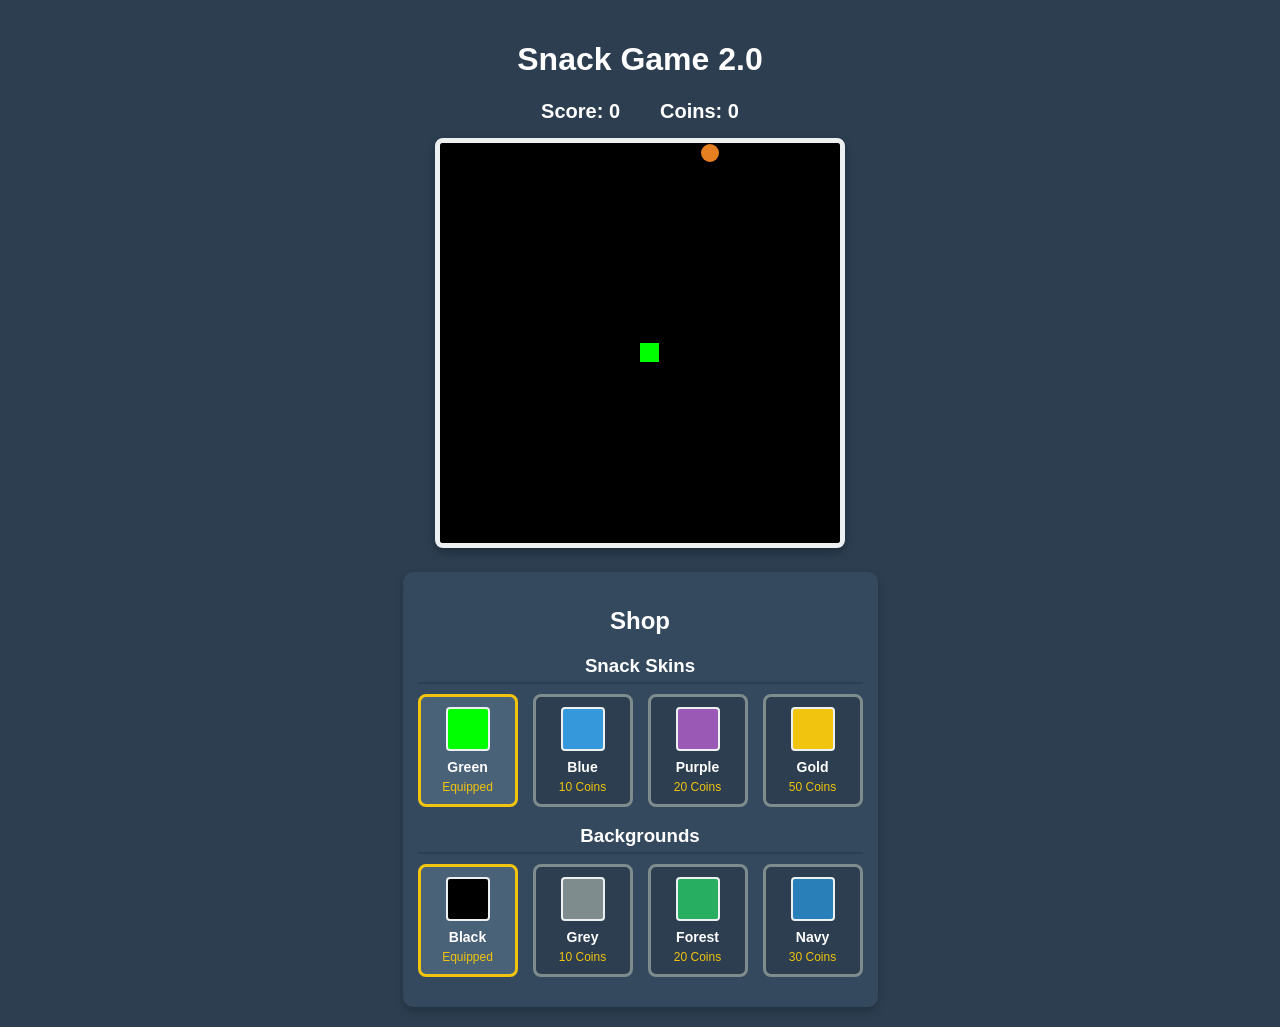
==== index.html @ 44ae69cd "feat: implement Snack Game 2.0 with skin and background shop - Rename and update UI styling for Snac" ====
<!DOCTYPE html>
<html lang="en">
<head>
    <meta charset="UTF-8">
    <meta name="viewport" content="width=device-width, initial-scale=1.0">
    <title>Snack Game 2.0</title>
    <link rel="stylesheet" href="style.css">
</head>
<body>
    <div id="game-container">
        <h1>Snack Game 2.0</h1>
        <div id="score-container">
            <span>Score: <span id="score">0</span></span>
            <span>Coins: <span id="coins">0</span></span>
        </div>
        <div id="canvas-wrapper">
            <canvas id="gameCanvas" width="400" height="400"></canvas>
            <div id="game-over-overlay" style="display: none;">
                <h2>Game Over!</h2>
                <p>Final Score: <span id="final-score">0</span></p>
                <button id="restart-btn">Restart Game</button>
            </div>
        </div>

        <div id="shop-container">
            <h2>Shop</h2>
            <div class="shop-section">
                <h3>Snack Skins</h3>
                <div id="snack-skins" class="shop-items">
                    <!-- Skins will be injected here -->
                </div>
            </div>
            <div class="shop-section">
                <h3>Backgrounds</h3>
                <div id="background-skins" class="shop-items">
                    <!-- Backgrounds will be injected here -->
                </div>
            </div>
        </div>
    </div>
    <script src="script.js"></script>
</body>
</html>
---- style.css ----
body {
    display: flex;
    justify-content: center;
    align-items: center;
    min-height: 100vh;
    margin: 0;
    padding: 20px 0;
    box-sizing: border-box;
    background-color: #2c3e50;
    color: white;
    font-family: 'Segoe UI', Tahoma, Geneva, Verdana, sans-serif;
}

#game-container {
    text-align: center;
    max-width: 600px;
    margin: 0 auto;
}

#score-container {
    display: flex;
    justify-content: center;
    gap: 40px;
    margin-bottom: 15px;
    font-size: 20px;
    font-weight: bold;
}

#canvas-wrapper {
    position: relative;
    display: inline-block;
}

canvas {
    border: 5px solid #ecf0f1;
    display: block;
    margin: 0 auto;
    border-radius: 8px;
    box-shadow: 0 4px 10px rgba(0, 0, 0, 0.3);
}

#game-over-overlay {
    position: absolute;
    top: 0;
    left: 0;
    width: 100%;
    height: 100%;
    background-color: rgba(0, 0, 0, 0.85);
    display: flex;
    flex-direction: column;
    justify-content: center;
    align-items: center;
    color: white;
    border-radius: 8px;
}

#game-over-overlay h2 {
    font-size: 32px;
    margin-bottom: 10px;
    color: #e74c3c;
}

#game-over-overlay p {
    font-size: 20px;
    margin-bottom: 20px;
}

#restart-btn {
    padding: 10px 20px;
    font-size: 16px;
    font-family: 'Segoe UI', Tahoma, Geneva, Verdana, sans-serif;
    font-weight: bold;
    background-color: #2ecc71;
    color: white;
    border: none;
    border-radius: 5px;
    cursor: pointer;
    transition: background-color 0.2s;
}

#restart-btn:hover {
    background-color: #27ae60;
}

#shop-container {
    margin-top: 20px;
    background-color: #34495e;
    padding: 15px;
    border-radius: 10px;
    box-shadow: 0 4px 10px rgba(0, 0, 0, 0.2);
}

.shop-section {
    margin-bottom: 15px;
}

.shop-section h3 {
    margin-bottom: 10px;
    border-bottom: 2px solid #2c3e50;
    padding-bottom: 5px;
}

.shop-items {
    display: flex;
    justify-content: center;
    gap: 15px;
    flex-wrap: wrap;
}

.shop-item {
    background-color: #2c3e50;
    border: 3px solid #7f8c8d;
    border-radius: 8px;
    padding: 10px;
    width: 100px;
    cursor: pointer;
    transition: transform 0.3s;
    box-sizing: border-box;
}

.shop-item:hover {
    transform: translateY(-5px);
}

.shop-item.owned {
    border-color: #2ecc71;
}

.shop-item.equipped {
    border-color: #f1c40f;
    background-color: #4a6278;
}

.skin-preview {
    width: 40px;
    height: 40px;
    margin: 0 auto 8px;
    border: 2px solid #ecf0f1;
    border-radius: 4px;
}

.item-name {
    display: block;
    font-size: 14px;
    font-weight: bold;
    margin-bottom: 5px;
}

.item-price {
    display: block;
    font-size: 12px;
    color: #f1c40f;
}
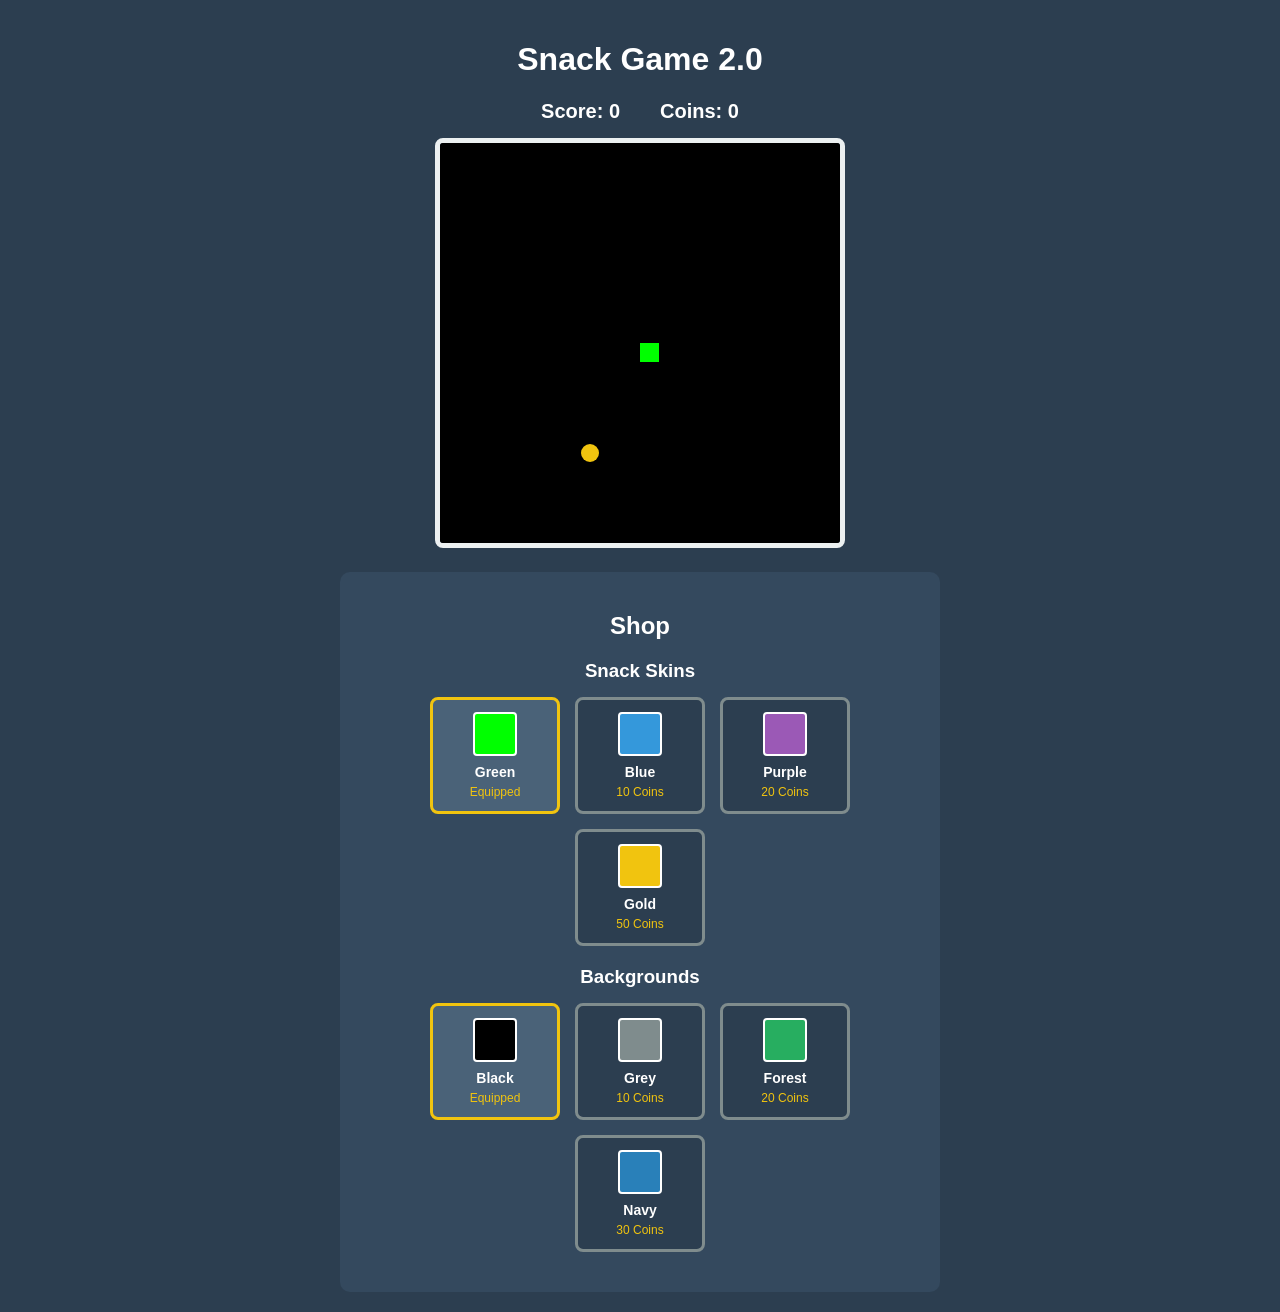
==== commit ea602af8: "Implement Snack Game 2.0 with shop skins and backgrounds - Update HTML structure with canvas wrapper" ====
--- a/index.html
+++ b/index.html
@@ -13,9 +13,10 @@
             <span>Score: <span id="score">0</span></span>
             <span>Coins: <span id="coins">0</span></span>
         </div>
+
         <div id="canvas-wrapper">
             <canvas id="gameCanvas" width="400" height="400"></canvas>
-            <div id="game-over-overlay" style="display: none;">
+            <div id="game-over-overlay">
                 <h2>Game Over!</h2>
                 <p>Final Score: <span id="final-score">0</span></p>
                 <button id="restart-btn">Restart Game</button>
--- a/style.css
+++ b/style.css
@@ -14,6 +14,7 @@
 #game-container {
     text-align: center;
     max-width: 600px;
+    width: 100%;
     margin: 0 auto;
 }
 
@@ -33,10 +34,9 @@
 
 canvas {
     border: 5px solid #ecf0f1;
+    border-radius: 8px;
     display: block;
     margin: 0 auto;
-    border-radius: 8px;
-    box-shadow: 0 4px 10px rgba(0, 0, 0, 0.3);
 }
 
 #game-over-overlay {
@@ -45,33 +45,32 @@
     left: 0;
     width: 100%;
     height: 100%;
-    background-color: rgba(0, 0, 0, 0.85);
-    display: flex;
+    background-color: rgba(0, 0, 0, 0.8);
+    display: none;
     flex-direction: column;
     justify-content: center;
     align-items: center;
-    color: white;
     border-radius: 8px;
+    box-sizing: border-box;
 }
 
 #game-over-overlay h2 {
     font-size: 32px;
-    margin-bottom: 10px;
+    margin: 0 0 10px 0;
     color: #e74c3c;
 }
 
 #game-over-overlay p {
     font-size: 20px;
-    margin-bottom: 20px;
+    margin: 0 0 20px 0;
 }
 
 #restart-btn {
     padding: 10px 20px;
     font-size: 16px;
-    font-family: 'Segoe UI', Tahoma, Geneva, Verdana, sans-serif;
     font-weight: bold;
-    background-color: #2ecc71;
     color: white;
+    background-color: #27ae60;
     border: none;
     border-radius: 5px;
     cursor: pointer;
@@ -79,25 +78,19 @@
 }
 
 #restart-btn:hover {
-    background-color: #27ae60;
+    background-color: #2ea043;
 }
 
 #shop-container {
     margin-top: 20px;
     background-color: #34495e;
-    padding: 15px;
+    padding: 20px;
     border-radius: 10px;
-    box-shadow: 0 4px 10px rgba(0, 0, 0, 0.2);
-}
-
-.shop-section {
-    margin-bottom: 15px;
 }
 
 .shop-section h3 {
-    margin-bottom: 10px;
-    border-bottom: 2px solid #2c3e50;
-    padding-bottom: 5px;
+    margin-top: 10px;
+    margin-bottom: 15px;
 }
 
 .shop-items {
@@ -105,17 +98,17 @@
     justify-content: center;
     gap: 15px;
     flex-wrap: wrap;
+    margin-bottom: 20px;
 }
 
 .shop-item {
     background-color: #2c3e50;
     border: 3px solid #7f8c8d;
     border-radius: 8px;
-    padding: 10px;
+    padding: 12px;
     width: 100px;
     cursor: pointer;
     transition: transform 0.3s;
-    box-sizing: border-box;
 }
 
 .shop-item:hover {
@@ -123,7 +116,7 @@
 }
 
 .shop-item.owned {
-    border-color: #2ecc71;
+    border-color: #27ae60;
 }
 
 .shop-item.equipped {
@@ -135,7 +128,7 @@
     width: 40px;
     height: 40px;
     margin: 0 auto 8px;
-    border: 2px solid #ecf0f1;
+    border: 2px solid #fff;
     border-radius: 4px;
 }
 
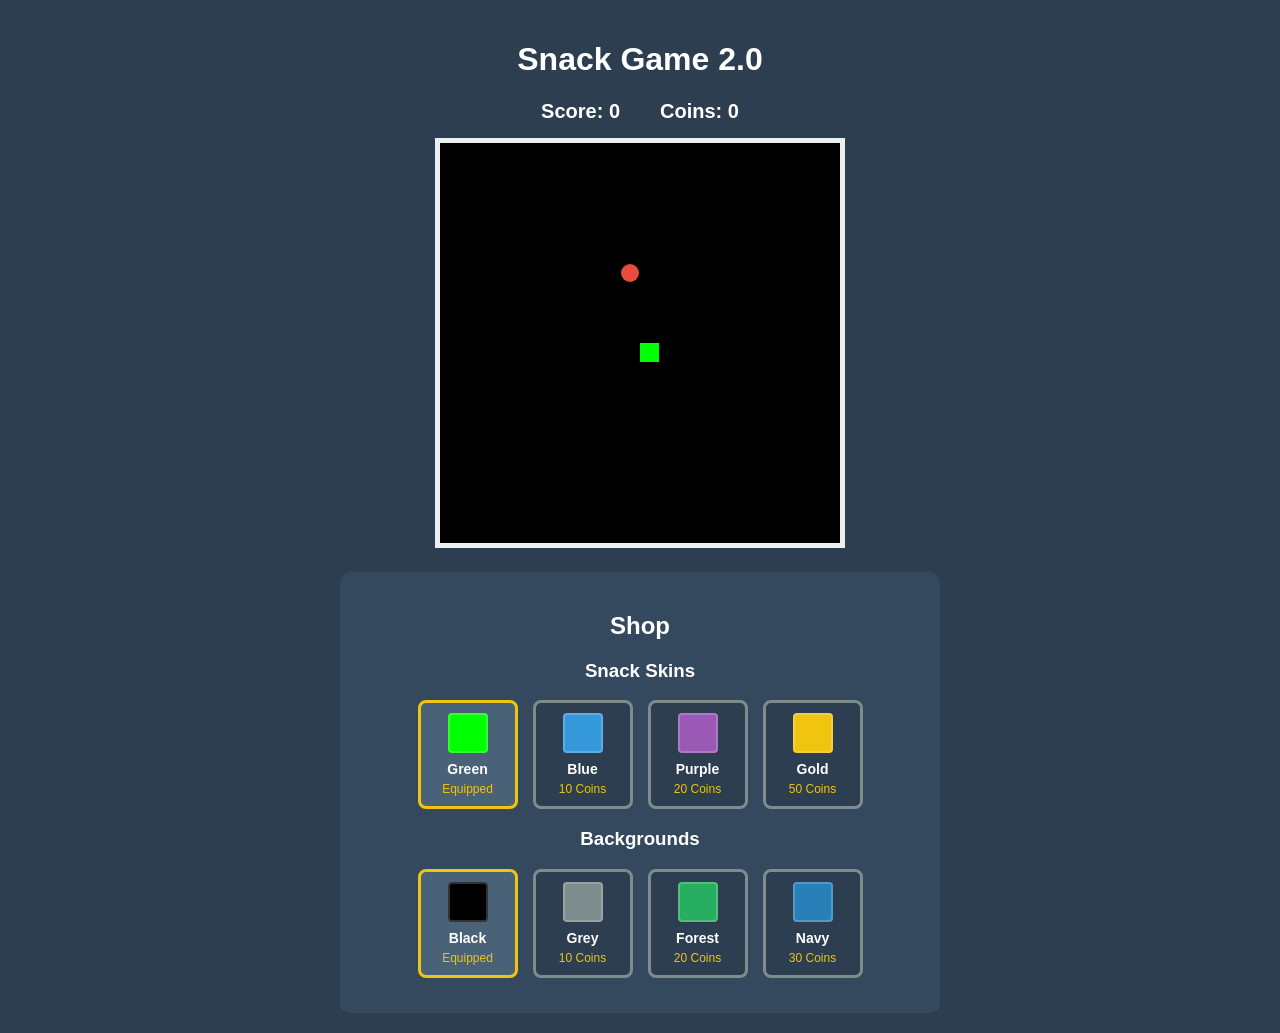
==== commit f4465dc2: "Implement Snack Game 2.0 with skin and background shop Co-authored-by: plopsi200 <197515897+plopsi20" ====
--- a/index.html
+++ b/index.html
@@ -13,13 +13,12 @@
             <span>Score: <span id="score">0</span></span>
             <span>Coins: <span id="coins">0</span></span>
         </div>
-
         <div id="canvas-wrapper">
             <canvas id="gameCanvas" width="400" height="400"></canvas>
             <div id="game-over-overlay">
                 <h2>Game Over!</h2>
                 <p>Final Score: <span id="final-score">0</span></p>
-                <button id="restart-btn">Restart Game</button>
+                <button id="restart-btn">Restart</button>
             </div>
         </div>
 
--- a/style.css
+++ b/style.css
@@ -1,3 +1,7 @@
+* {
+    box-sizing: border-box;
+}
+
 body {
     display: flex;
     justify-content: center;
@@ -5,7 +9,6 @@
     min-height: 100vh;
     margin: 0;
     padding: 20px 0;
-    box-sizing: border-box;
     background-color: #2c3e50;
     color: white;
     font-family: 'Segoe UI', Tahoma, Geneva, Verdana, sans-serif;
@@ -34,9 +37,9 @@
 
 canvas {
     border: 5px solid #ecf0f1;
-    border-radius: 8px;
     display: block;
     margin: 0 auto;
+    background-color: #000;
 }
 
 #game-over-overlay {
@@ -45,31 +48,30 @@
     left: 0;
     width: 100%;
     height: 100%;
-    background-color: rgba(0, 0, 0, 0.8);
+    background: rgba(0, 0, 0, 0.85);
     display: none;
     flex-direction: column;
     justify-content: center;
     align-items: center;
-    border-radius: 8px;
-    box-sizing: border-box;
+    color: #fff;
 }
 
 #game-over-overlay h2 {
     font-size: 32px;
-    margin: 0 0 10px 0;
+    margin-bottom: 10px;
     color: #e74c3c;
 }
 
 #game-over-overlay p {
     font-size: 20px;
-    margin: 0 0 20px 0;
+    margin-bottom: 20px;
 }
 
 #restart-btn {
     padding: 10px 20px;
     font-size: 16px;
     font-weight: bold;
-    color: white;
+    color: #fff;
     background-color: #27ae60;
     border: none;
     border-radius: 5px;
@@ -78,7 +80,7 @@
 }
 
 #restart-btn:hover {
-    background-color: #2ea043;
+    background-color: #2ecc71;
 }
 
 #shop-container {
@@ -88,8 +90,7 @@
     border-radius: 10px;
 }
 
-.shop-section h3 {
-    margin-top: 10px;
+.shop-section {
     margin-bottom: 15px;
 }
 
@@ -98,14 +99,14 @@
     justify-content: center;
     gap: 15px;
     flex-wrap: wrap;
-    margin-bottom: 20px;
+    margin-top: 10px;
 }
 
 .shop-item {
     background-color: #2c3e50;
     border: 3px solid #7f8c8d;
     border-radius: 8px;
-    padding: 12px;
+    padding: 10px;
     width: 100px;
     cursor: pointer;
     transition: transform 0.3s;
@@ -128,7 +129,7 @@
     width: 40px;
     height: 40px;
     margin: 0 auto 8px;
-    border: 2px solid #fff;
+    border: 2px solid rgba(255, 255, 255, 0.2);
     border-radius: 4px;
 }
 
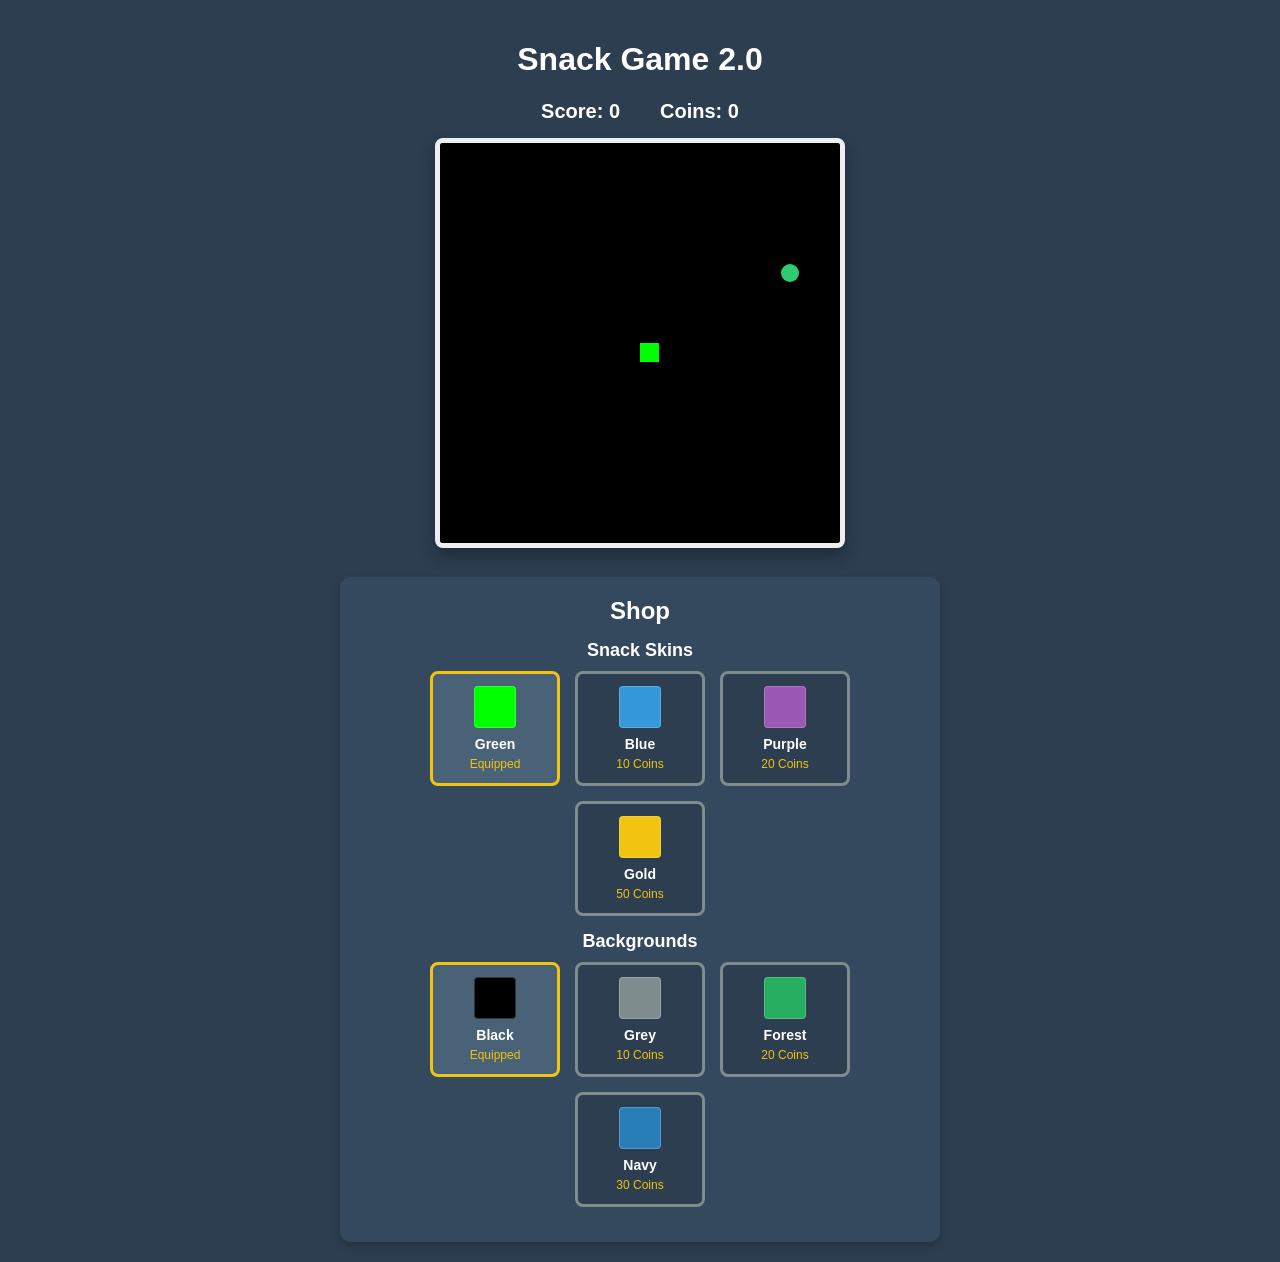
==== commit 63c83250: "Implement Snack Game 2.0 with skin and background shop Co-authored-by: plopsi200 <197515897+plopsi20" ====
--- a/index.html
+++ b/index.html
@@ -15,10 +15,10 @@
         </div>
         <div id="canvas-wrapper">
             <canvas id="gameCanvas" width="400" height="400"></canvas>
-            <div id="game-over-overlay">
+            <div id="game-over-overlay" style="display: none;">
                 <h2>Game Over!</h2>
                 <p>Final Score: <span id="final-score">0</span></p>
-                <button id="restart-btn">Restart</button>
+                <button id="restart-btn">Play Again</button>
             </div>
         </div>
 
--- a/style.css
+++ b/style.css
@@ -1,7 +1,3 @@
-* {
-    box-sizing: border-box;
-}
-
 body {
     display: flex;
     justify-content: center;
@@ -9,6 +5,7 @@
     min-height: 100vh;
     margin: 0;
     padding: 20px 0;
+    box-sizing: border-box;
     background-color: #2c3e50;
     color: white;
     font-family: 'Segoe UI', Tahoma, Geneva, Verdana, sans-serif;
@@ -17,7 +14,6 @@
 #game-container {
     text-align: center;
     max-width: 600px;
-    width: 100%;
     margin: 0 auto;
 }
 
@@ -33,13 +29,14 @@
 #canvas-wrapper {
     position: relative;
     display: inline-block;
+    margin: 0 auto;
 }
 
 canvas {
     border: 5px solid #ecf0f1;
+    border-radius: 8px;
     display: block;
-    margin: 0 auto;
-    background-color: #000;
+    box-shadow: 0 8px 16px rgba(0, 0, 0, 0.3);
 }
 
 #game-over-overlay {
@@ -48,18 +45,19 @@
     left: 0;
     width: 100%;
     height: 100%;
-    background: rgba(0, 0, 0, 0.85);
-    display: none;
+    background-color: rgba(0, 0, 0, 0.85);
+    display: flex;
     flex-direction: column;
     justify-content: center;
     align-items: center;
-    color: #fff;
+    border-radius: 8px;
+    z-index: 10;
 }
 
 #game-over-overlay h2 {
+    margin: 0 0 10px 0;
+    color: #e74c3c;
     font-size: 32px;
-    margin-bottom: 10px;
-    color: #e74c3c;
 }
 
 #game-over-overlay p {
@@ -71,8 +69,8 @@
     padding: 10px 20px;
     font-size: 16px;
     font-weight: bold;
-    color: #fff;
-    background-color: #27ae60;
+    background-color: #2ecc71;
+    color: white;
     border: none;
     border-radius: 5px;
     cursor: pointer;
@@ -80,18 +78,25 @@
 }
 
 #restart-btn:hover {
-    background-color: #2ecc71;
+    background-color: #27ae60;
 }
 
 #shop-container {
-    margin-top: 20px;
+    margin-top: 25px;
     background-color: #34495e;
     padding: 20px;
     border-radius: 10px;
+    box-shadow: 0 4px 8px rgba(0, 0, 0, 0.2);
 }
 
-.shop-section {
+#shop-container h2 {
+    margin-top: 0;
     margin-bottom: 15px;
+}
+
+.shop-section h3 {
+    margin: 15px 0 10px 0;
+    font-size: 18px;
 }
 
 .shop-items {
@@ -99,14 +104,14 @@
     justify-content: center;
     gap: 15px;
     flex-wrap: wrap;
-    margin-top: 10px;
+    margin-bottom: 15px;
 }
 
 .shop-item {
     background-color: #2c3e50;
     border: 3px solid #7f8c8d;
     border-radius: 8px;
-    padding: 10px;
+    padding: 12px;
     width: 100px;
     cursor: pointer;
     transition: transform 0.3s;
@@ -117,7 +122,7 @@
 }
 
 .shop-item.owned {
-    border-color: #27ae60;
+    border-color: #2ecc71;
 }
 
 .shop-item.equipped {
@@ -129,8 +134,8 @@
     width: 40px;
     height: 40px;
     margin: 0 auto 8px;
-    border: 2px solid rgba(255, 255, 255, 0.2);
     border-radius: 4px;
+    border: 1px solid rgba(255, 255, 255, 0.2);
 }
 
 .item-name {
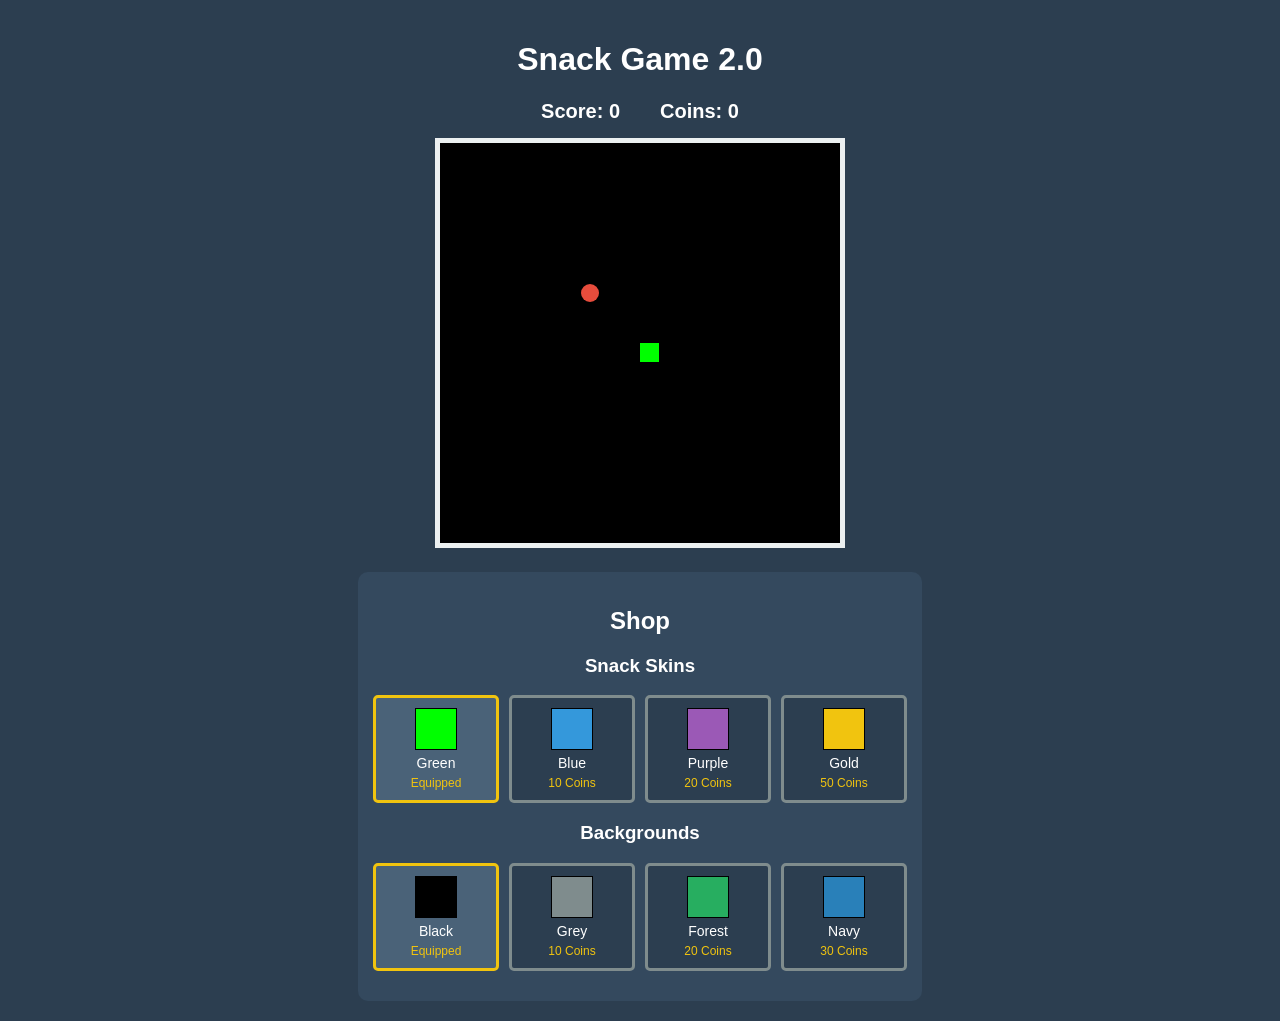
==== commit cc1e85f3: "Implement Snack Game 2.0 with shop skins and backgrounds - Add shop for snack skins (Green, Blue, Pu" ====
--- a/index.html
+++ b/index.html
@@ -15,10 +15,10 @@
         </div>
         <div id="canvas-wrapper">
             <canvas id="gameCanvas" width="400" height="400"></canvas>
-            <div id="game-over-overlay" style="display: none;">
+            <div id="game-over-overlay">
                 <h2>Game Over!</h2>
                 <p>Final Score: <span id="final-score">0</span></p>
-                <button id="restart-btn">Play Again</button>
+                <button id="restart-btn">Restart</button>
             </div>
         </div>
 
--- a/style.css
+++ b/style.css
@@ -3,9 +3,9 @@
     justify-content: center;
     align-items: center;
     min-height: 100vh;
-    margin: 0;
     padding: 20px 0;
     box-sizing: border-box;
+    margin: 0;
     background-color: #2c3e50;
     color: white;
     font-family: 'Segoe UI', Tahoma, Geneva, Verdana, sans-serif;
@@ -17,47 +17,35 @@
     margin: 0 auto;
 }
 
-#score-container {
-    display: flex;
-    justify-content: center;
-    gap: 40px;
-    margin-bottom: 15px;
-    font-size: 20px;
-    font-weight: bold;
-}
-
 #canvas-wrapper {
     position: relative;
     display: inline-block;
-    margin: 0 auto;
 }
 
 canvas {
     border: 5px solid #ecf0f1;
-    border-radius: 8px;
     display: block;
-    box-shadow: 0 8px 16px rgba(0, 0, 0, 0.3);
+    margin: 0 auto;
 }
 
 #game-over-overlay {
+    display: none;
     position: absolute;
     top: 0;
     left: 0;
     width: 100%;
     height: 100%;
-    background-color: rgba(0, 0, 0, 0.85);
-    display: flex;
+    background-color: rgba(0, 0, 0, 0.8);
     flex-direction: column;
     justify-content: center;
     align-items: center;
-    border-radius: 8px;
-    z-index: 10;
+    color: white;
 }
 
 #game-over-overlay h2 {
-    margin: 0 0 10px 0;
+    font-size: 32px;
+    margin-bottom: 10px;
     color: #e74c3c;
-    font-size: 32px;
 }
 
 #game-over-overlay p {
@@ -68,12 +56,12 @@
 #restart-btn {
     padding: 10px 20px;
     font-size: 16px;
-    font-weight: bold;
     background-color: #2ecc71;
     color: white;
     border: none;
     border-radius: 5px;
     cursor: pointer;
+    font-weight: bold;
     transition: background-color 0.2s;
 }
 
@@ -81,28 +69,26 @@
     background-color: #27ae60;
 }
 
-#shop-container {
-    margin-top: 25px;
-    background-color: #34495e;
-    padding: 20px;
-    border-radius: 10px;
-    box-shadow: 0 4px 8px rgba(0, 0, 0, 0.2);
+#score-container {
+    display: flex;
+    justify-content: center;
+    gap: 40px;
+    margin-bottom: 15px;
+    font-size: 20px;
+    font-weight: bold;
 }
 
-#shop-container h2 {
-    margin-top: 0;
-    margin-bottom: 15px;
-}
-
-.shop-section h3 {
-    margin: 15px 0 10px 0;
-    font-size: 18px;
+#shop-container {
+    margin-top: 20px;
+    background-color: #34495e;
+    padding: 15px;
+    border-radius: 10px;
 }
 
 .shop-items {
     display: flex;
     justify-content: center;
-    gap: 15px;
+    gap: 10px;
     flex-wrap: wrap;
     margin-bottom: 15px;
 }
@@ -110,8 +96,8 @@
 .shop-item {
     background-color: #2c3e50;
     border: 3px solid #7f8c8d;
-    border-radius: 8px;
-    padding: 12px;
+    border-radius: 5px;
+    padding: 10px;
     width: 100px;
     cursor: pointer;
     transition: transform 0.3s;
@@ -122,7 +108,7 @@
 }
 
 .shop-item.owned {
-    border-color: #2ecc71;
+    border-color: #27ae60;
 }
 
 .shop-item.equipped {
@@ -133,15 +119,13 @@
 .skin-preview {
     width: 40px;
     height: 40px;
-    margin: 0 auto 8px;
-    border-radius: 4px;
-    border: 1px solid rgba(255, 255, 255, 0.2);
+    margin: 0 auto 5px;
+    border: 1px solid #000;
 }
 
 .item-name {
     display: block;
     font-size: 14px;
-    font-weight: bold;
     margin-bottom: 5px;
 }
 
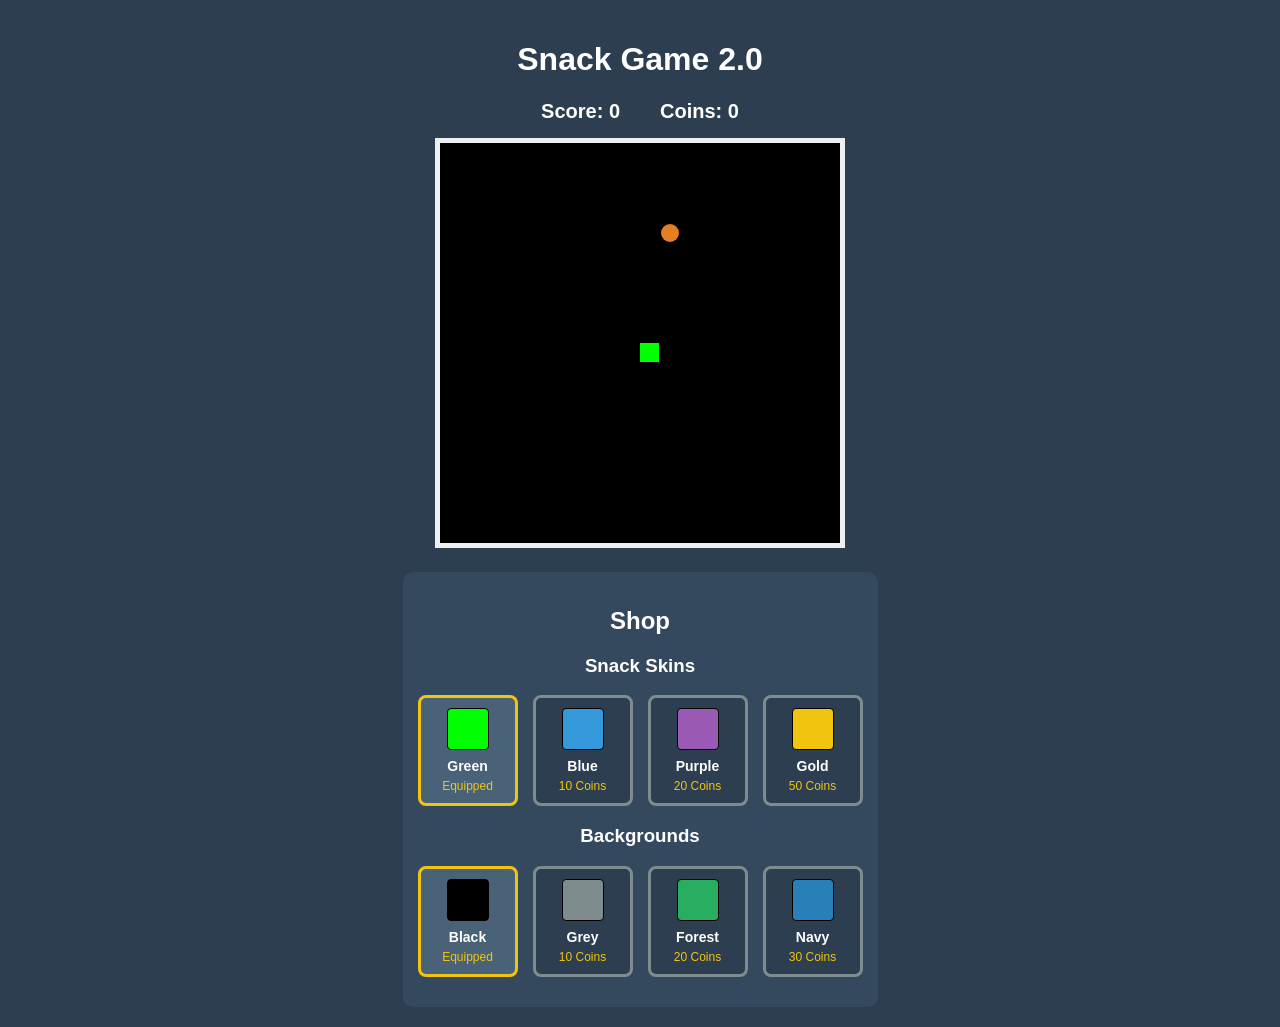
==== commit 37acf521: "Implement Snack Game 2.0 with skins and backgrounds shop Co-authored-by: plopsi200 <197515897+plopsi" ====
--- a/index.html
+++ b/index.html
@@ -13,6 +13,7 @@
             <span>Score: <span id="score">0</span></span>
             <span>Coins: <span id="coins">0</span></span>
         </div>
+
         <div id="canvas-wrapper">
             <canvas id="gameCanvas" width="400" height="400"></canvas>
             <div id="game-over-overlay">
@@ -27,13 +28,13 @@
             <div class="shop-section">
                 <h3>Snack Skins</h3>
                 <div id="snack-skins" class="shop-items">
-                    <!-- Skins will be injected here -->
+                    <!-- Snack skins will be injected here -->
                 </div>
             </div>
             <div class="shop-section">
                 <h3>Backgrounds</h3>
                 <div id="background-skins" class="shop-items">
-                    <!-- Backgrounds will be injected here -->
+                    <!-- Background skins will be injected here -->
                 </div>
             </div>
         </div>
--- a/style.css
+++ b/style.css
@@ -3,9 +3,9 @@
     justify-content: center;
     align-items: center;
     min-height: 100vh;
+    margin: 0;
     padding: 20px 0;
     box-sizing: border-box;
-    margin: 0;
     background-color: #2c3e50;
     color: white;
     font-family: 'Segoe UI', Tahoma, Geneva, Verdana, sans-serif;
@@ -20,6 +20,7 @@
 #canvas-wrapper {
     position: relative;
     display: inline-block;
+    margin: 0 auto;
 }
 
 canvas {
@@ -35,11 +36,12 @@
     left: 0;
     width: 100%;
     height: 100%;
-    background-color: rgba(0, 0, 0, 0.8);
+    background-color: rgba(0, 0, 0, 0.85);
     flex-direction: column;
     justify-content: center;
     align-items: center;
-    color: white;
+    box-sizing: border-box;
+    border: 5px solid transparent;
 }
 
 #game-over-overlay h2 {
@@ -54,19 +56,20 @@
 }
 
 #restart-btn {
-    padding: 10px 20px;
-    font-size: 16px;
     background-color: #2ecc71;
     color: white;
     border: none;
+    padding: 10px 20px;
+    font-size: 16px;
+    font-weight: bold;
     border-radius: 5px;
     cursor: pointer;
-    font-weight: bold;
-    transition: background-color 0.2s;
+    transition: background-color 0.2s, transform 0.2s;
 }
 
 #restart-btn:hover {
     background-color: #27ae60;
+    transform: scale(1.05);
 }
 
 #score-container {
@@ -88,7 +91,7 @@
 .shop-items {
     display: flex;
     justify-content: center;
-    gap: 10px;
+    gap: 15px;
     flex-wrap: wrap;
     margin-bottom: 15px;
 }
@@ -96,10 +99,11 @@
 .shop-item {
     background-color: #2c3e50;
     border: 3px solid #7f8c8d;
-    border-radius: 5px;
+    border-radius: 8px;
     padding: 10px;
     width: 100px;
     cursor: pointer;
+    box-sizing: border-box;
     transition: transform 0.3s;
 }
 
@@ -119,13 +123,15 @@
 .skin-preview {
     width: 40px;
     height: 40px;
-    margin: 0 auto 5px;
+    margin: 0 auto 8px;
     border: 1px solid #000;
+    border-radius: 4px;
 }
 
 .item-name {
     display: block;
     font-size: 14px;
+    font-weight: bold;
     margin-bottom: 5px;
 }
 
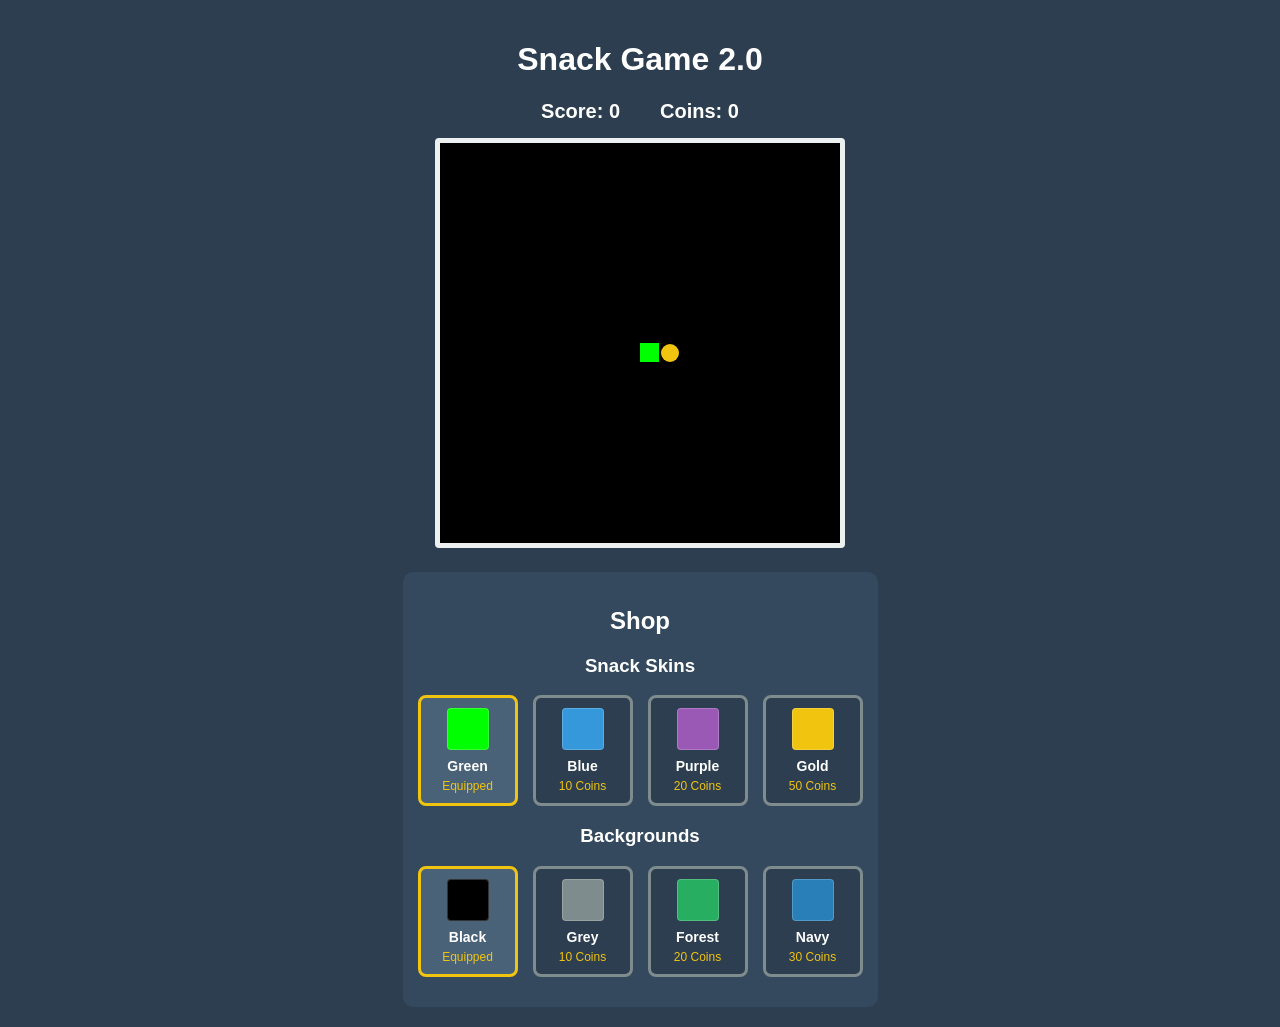
==== commit 88232108: "Implement Snack Game 2.0 with skin and background shop Co-authored-by: plopsi200 <197515897+plopsi20" ====
--- a/index.html
+++ b/index.html
@@ -13,7 +13,6 @@
             <span>Score: <span id="score">0</span></span>
             <span>Coins: <span id="coins">0</span></span>
         </div>
-
         <div id="canvas-wrapper">
             <canvas id="gameCanvas" width="400" height="400"></canvas>
             <div id="game-over-overlay">
@@ -28,13 +27,13 @@
             <div class="shop-section">
                 <h3>Snack Skins</h3>
                 <div id="snack-skins" class="shop-items">
-                    <!-- Snack skins will be injected here -->
+                    <!-- Skins will be injected here -->
                 </div>
             </div>
             <div class="shop-section">
                 <h3>Backgrounds</h3>
                 <div id="background-skins" class="shop-items">
-                    <!-- Background skins will be injected here -->
+                    <!-- Backgrounds will be injected here -->
                 </div>
             </div>
         </div>
--- a/style.css
+++ b/style.css
@@ -17,16 +17,25 @@
     margin: 0 auto;
 }
 
+#score-container {
+    display: flex;
+    justify-content: center;
+    gap: 40px;
+    margin-bottom: 15px;
+    font-size: 20px;
+    font-weight: bold;
+}
+
 #canvas-wrapper {
     position: relative;
     display: inline-block;
-    margin: 0 auto;
 }
 
 canvas {
     border: 5px solid #ecf0f1;
     display: block;
     margin: 0 auto;
+    border-radius: 4px;
 }
 
 #game-over-overlay {
@@ -36,35 +45,35 @@
     left: 0;
     width: 100%;
     height: 100%;
-    background-color: rgba(0, 0, 0, 0.85);
+    background-color: rgba(0, 0, 0, 0.8);
     flex-direction: column;
     justify-content: center;
     align-items: center;
+    border-radius: 4px;
     box-sizing: border-box;
-    border: 5px solid transparent;
 }
 
 #game-over-overlay h2 {
     font-size: 32px;
-    margin-bottom: 10px;
+    margin: 0 0 10px 0;
     color: #e74c3c;
 }
 
 #game-over-overlay p {
     font-size: 20px;
-    margin-bottom: 20px;
+    margin: 0 0 20px 0;
 }
 
 #restart-btn {
     background-color: #2ecc71;
     color: white;
     border: none;
-    padding: 10px 20px;
+    padding: 10px 24px;
     font-size: 16px;
     font-weight: bold;
     border-radius: 5px;
     cursor: pointer;
-    transition: background-color 0.2s, transform 0.2s;
+    transition: background-color 0.2s, transform 0.1s;
 }
 
 #restart-btn:hover {
@@ -72,13 +81,8 @@
     transform: scale(1.05);
 }
 
-#score-container {
-    display: flex;
-    justify-content: center;
-    gap: 40px;
-    margin-bottom: 15px;
-    font-size: 20px;
-    font-weight: bold;
+#restart-btn:active {
+    transform: scale(0.95);
 }
 
 #shop-container {
@@ -103,8 +107,8 @@
     padding: 10px;
     width: 100px;
     cursor: pointer;
+    transition: transform 0.3s ease;
     box-sizing: border-box;
-    transition: transform 0.3s;
 }
 
 .shop-item:hover {
@@ -124,7 +128,7 @@
     width: 40px;
     height: 40px;
     margin: 0 auto 8px;
-    border: 1px solid #000;
+    border: 1px solid rgba(255, 255, 255, 0.2);
     border-radius: 4px;
 }
 
@@ -139,4 +143,5 @@
     display: block;
     font-size: 12px;
     color: #f1c40f;
+    font-weight: 500;
 }
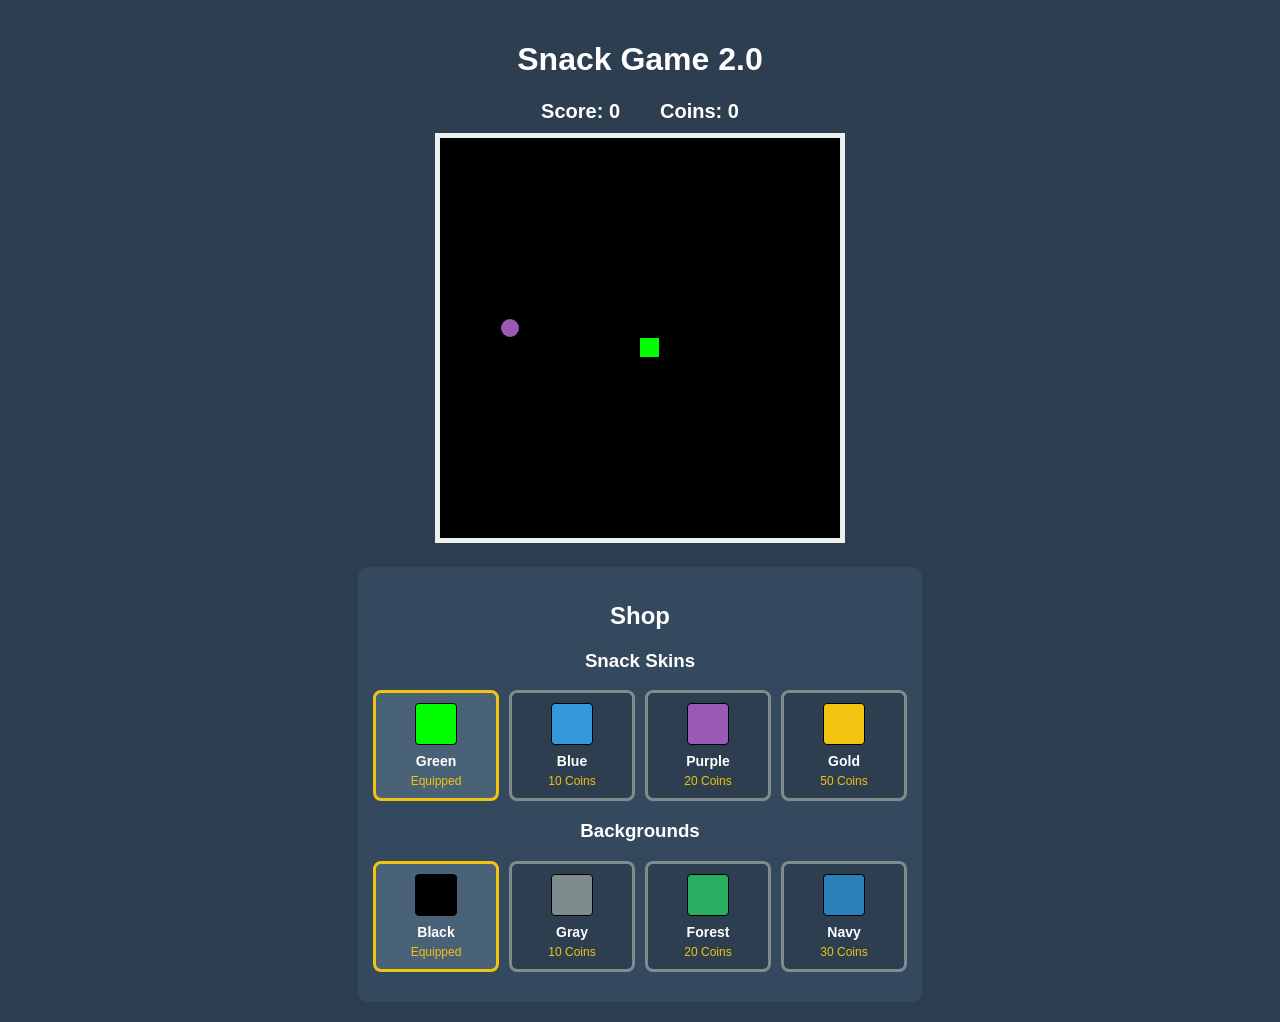
==== commit e16494fc: "Add shop with snack and background skins Co-authored-by: plopsi200 <197515897+plopsi200@users.norepl" ====
--- a/index.html
+++ b/index.html
@@ -17,7 +17,7 @@
             <canvas id="gameCanvas" width="400" height="400"></canvas>
             <div id="game-over-overlay">
                 <h2>Game Over!</h2>
-                <p>Final Score: <span id="final-score">0</span></p>
+                <p>Score: <span id="final-score">0</span></p>
                 <button id="restart-btn">Restart</button>
             </div>
         </div>
--- a/style.css
+++ b/style.css
@@ -21,7 +21,7 @@
     display: flex;
     justify-content: center;
     gap: 40px;
-    margin-bottom: 15px;
+    margin-bottom: 10px;
     font-size: 20px;
     font-weight: bold;
 }
@@ -29,60 +29,55 @@
 #canvas-wrapper {
     position: relative;
     display: inline-block;
+    margin: 0 auto;
 }
 
 canvas {
     border: 5px solid #ecf0f1;
     display: block;
     margin: 0 auto;
-    border-radius: 4px;
 }
 
 #game-over-overlay {
-    display: none;
     position: absolute;
     top: 0;
     left: 0;
     width: 100%;
     height: 100%;
-    background-color: rgba(0, 0, 0, 0.8);
+    background: rgba(0, 0, 0, 0.85);
+    display: none;
     flex-direction: column;
     justify-content: center;
     align-items: center;
-    border-radius: 4px;
     box-sizing: border-box;
 }
 
 #game-over-overlay h2 {
     font-size: 32px;
-    margin: 0 0 10px 0;
+    margin: 0 0 10px;
     color: #e74c3c;
 }
 
 #game-over-overlay p {
     font-size: 20px;
-    margin: 0 0 20px 0;
+    margin: 0 0 20px;
 }
 
 #restart-btn {
+    padding: 10px 24px;
+    font-size: 16px;
     background-color: #2ecc71;
     color: white;
     border: none;
-    padding: 10px 24px;
-    font-size: 16px;
-    font-weight: bold;
     border-radius: 5px;
     cursor: pointer;
-    transition: background-color 0.2s, transform 0.1s;
+    font-family: inherit;
+    font-weight: bold;
+    transition: background-color 0.2s;
 }
 
 #restart-btn:hover {
     background-color: #27ae60;
-    transform: scale(1.05);
-}
-
-#restart-btn:active {
-    transform: scale(0.95);
 }
 
 #shop-container {
@@ -95,7 +90,7 @@
 .shop-items {
     display: flex;
     justify-content: center;
-    gap: 15px;
+    gap: 10px;
     flex-wrap: wrap;
     margin-bottom: 15px;
 }
@@ -107,8 +102,7 @@
     padding: 10px;
     width: 100px;
     cursor: pointer;
-    transition: transform 0.3s ease;
-    box-sizing: border-box;
+    transition: transform 0.3s;
 }
 
 .shop-item:hover {
@@ -128,14 +122,14 @@
     width: 40px;
     height: 40px;
     margin: 0 auto 8px;
-    border: 1px solid rgba(255, 255, 255, 0.2);
+    border: 1px solid #000;
     border-radius: 4px;
 }
 
 .item-name {
     display: block;
     font-size: 14px;
-    font-weight: bold;
+    font-weight: 600;
     margin-bottom: 5px;
 }
 
